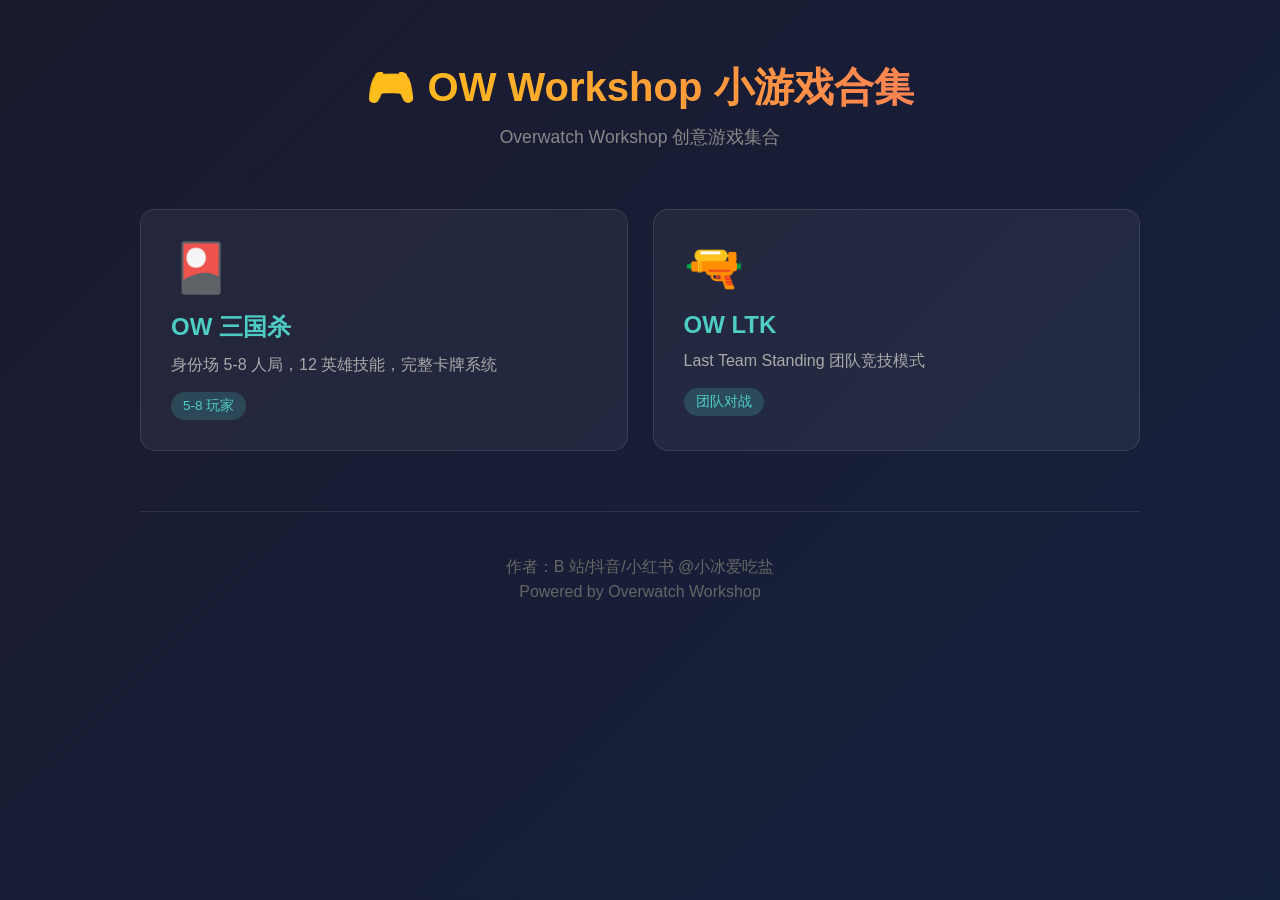
==== index.html @ 99a64922 "Add OW Workshop games collection website - index.html: Main landing page with game cards - css/style" ====
<!DOCTYPE html>
<html lang="zh-CN">
<head>
    <meta charset="UTF-8">
    <meta name="viewport" content="width=device-width, initial-scale=1.0">
    <title>OW Workshop 小游戏合集</title>
    <link rel="stylesheet" href="css/style.css">
</head>
<body>
    <div class="container">
        <header>
            <h1>🎮 OW Workshop 小游戏合集</h1>
            <p class="subtitle">Overwatch Workshop 创意游戏集合</p>
        </header>

        <main>
            <div class="games-grid">
                <a href="sswd/index.html" class="game-card">
                    <div class="game-icon">🎴</div>
                    <h2>OW 三国杀</h2>
                    <p class="game-description">身份场 5-8 人局，12 英雄技能，完整卡牌系统</p>
                    <span class="game-tech">5-8 玩家</span>
                </a>

                <a href="ltk/index.html" class="game-card">
                    <div class="game-icon">🔫</div>
                    <h2>OW LTK</h2>
                    <p class="game-description">Last Team Standing 团队竞技模式</p>
                    <span class="game-tech">团队对战</span>
                </a>
            </div>
        </main>

        <footer>
            <p>作者：B 站/抖音/小红书 @小冰爱吃盐</p>
            <p>Powered by Overwatch Workshop</p>
        </footer>
    </div>
</body>
</html>
---- css/style.css ----
* {
    margin: 0;
    padding: 0;
    box-sizing: border-box;
}

body {
    font-family: 'Microsoft YaHei', 'Segoe UI', sans-serif;
    background: linear-gradient(135deg, #1a1a2e 0%, #16213e 100%);
    color: #fff;
    min-height: 100vh;
    padding: 20px;
}

.container {
    max-width: 1000px;
    margin: 0 auto;
}

header {
    text-align: center;
    padding: 40px 0;
}

header h1 {
    font-size: 2.5em;
    margin-bottom: 10px;
    background: linear-gradient(90deg, #ffd700, #ff6b6b);
    -webkit-background-clip: text;
    -webkit-text-fill-color: transparent;
    background-clip: text;
}

.subtitle {
    color: #888;
    font-size: 1.1em;
}

.games-grid {
    display: grid;
    grid-template-columns: repeat(auto-fit, minmax(300px, 1fr));
    gap: 25px;
    padding: 20px 0;
}

.game-card {
    background: rgba(255, 255, 255, 0.05);
    border-radius: 15px;
    padding: 30px;
    text-decoration: none;
    color: #fff;
    border: 1px solid rgba(255, 255, 255, 0.1);
    transition: all 0.3s ease;
    display: block;
}

.game-card:hover {
    transform: translateY(-5px);
    background: rgba(255, 255, 255, 0.08);
    border-color: #4ecdc4;
    box-shadow: 0 10px 30px rgba(78, 205, 196, 0.2);
}

.game-icon {
    font-size: 3em;
    margin-bottom: 15px;
}

.game-card h2 {
    font-size: 1.5em;
    margin-bottom: 10px;
    color: #4ecdc4;
}

.game-description {
    color: #aaa;
    margin-bottom: 15px;
    line-height: 1.5;
}

.game-tech {
    display: inline-block;
    background: rgba(78, 205, 196, 0.2);
    color: #4ecdc4;
    padding: 5px 12px;
    border-radius: 20px;
    font-size: 0.85em;
}

footer {
    text-align: center;
    padding: 40px 0;
    margin-top: 40px;
    border-top: 1px solid rgba(255, 255, 255, 0.1);
    color: #666;
}

footer p {
    margin: 5px 0;
}
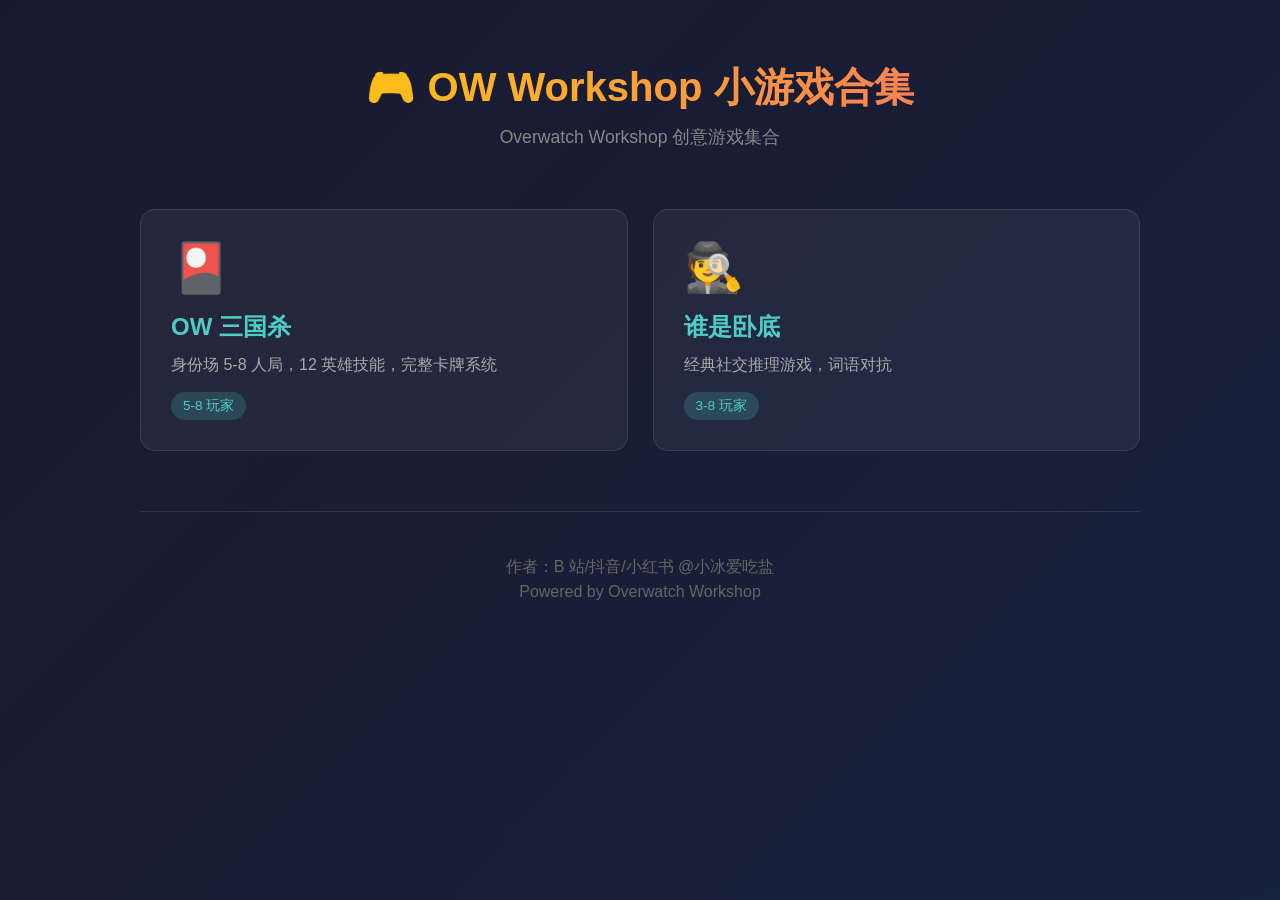
==== commit bbab8514: "Restructure folders: sswd -> sgs, ltk -> wdsd - Rename sswd/ to sgs/ (Sanguosha/Three Kingdoms Kill)" ====
--- a/index.html
+++ b/index.html
@@ -15,18 +15,18 @@
 
         <main>
             <div class="games-grid">
-                <a href="sswd/index.html" class="game-card">
+                <a href="sgs/index.html" class="game-card">
                     <div class="game-icon">🎴</div>
                     <h2>OW 三国杀</h2>
                     <p class="game-description">身份场 5-8 人局，12 英雄技能，完整卡牌系统</p>
                     <span class="game-tech">5-8 玩家</span>
                 </a>
 
-                <a href="ltk/index.html" class="game-card">
-                    <div class="game-icon">🔫</div>
-                    <h2>OW LTK</h2>
-                    <p class="game-description">Last Team Standing 团队竞技模式</p>
-                    <span class="game-tech">团队对战</span>
+                <a href="wdsd/index.html" class="game-card">
+                    <div class="game-icon">🕵️</div>
+                    <h2>谁是卧底</h2>
+                    <p class="game-description">经典社交推理游戏，词语对抗</p>
+                    <span class="game-tech">3-8 玩家</span>
                 </a>
             </div>
         </main>
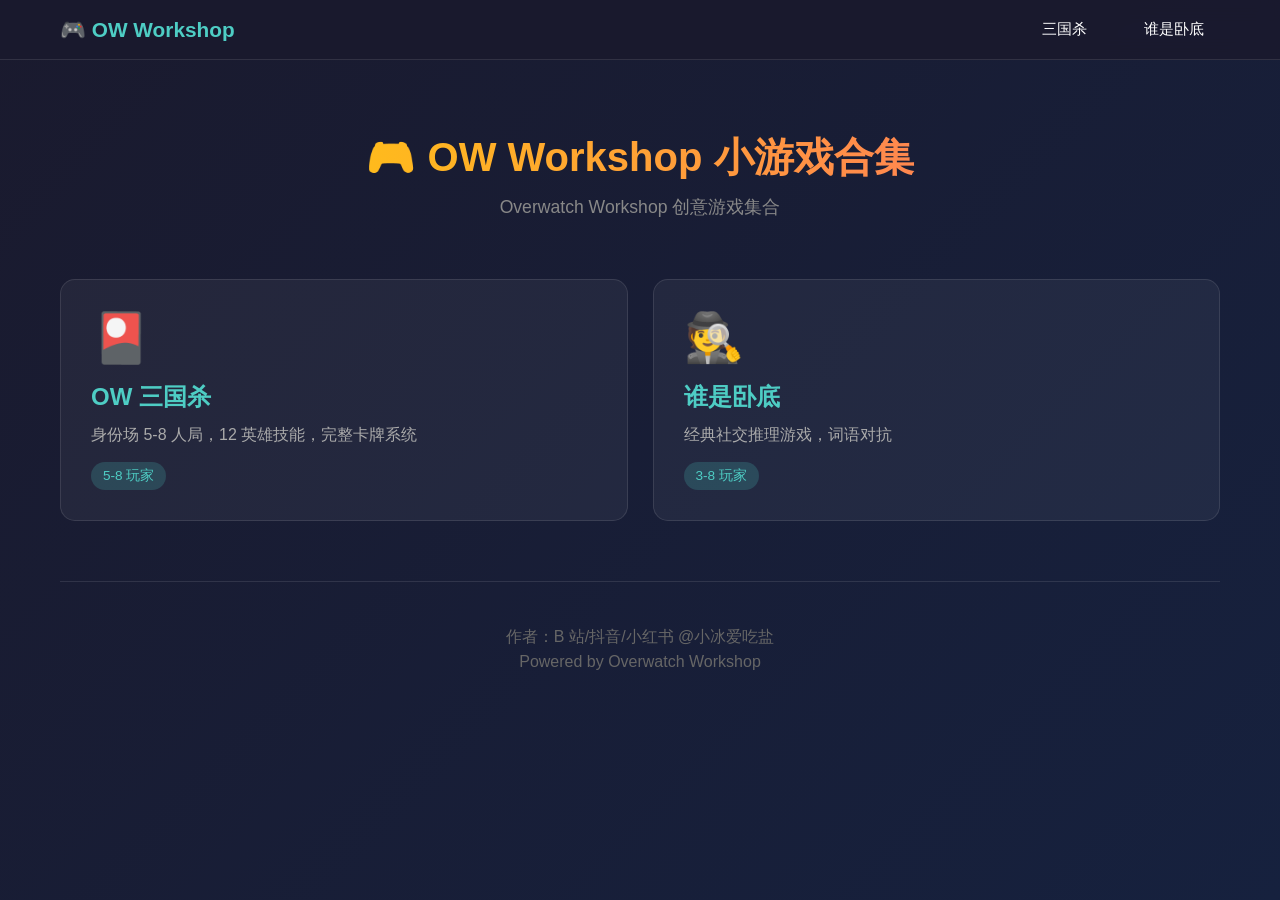
==== commit aefeb80f: "Add top navigation bar to all pages - Add navbar component with links to all games - Update sync.sh " ====
--- a/index.html
+++ b/index.html
@@ -5,8 +5,25 @@
     <meta name="viewport" content="width=device-width, initial-scale=1.0">
     <title>OW Workshop 小游戏合集</title>
     <link rel="stylesheet" href="css/style.css">
+    <!-- Google tag (gtag.js) -->
+    <script async src="https://www.googletagmanager.com/gtag/js?id=G-PYGMRV8SZ9"></script>
+    <script>
+      window.dataLayer = window.dataLayer || [];
+      function gtag(){dataLayer.push(arguments);}
+      gtag('js', new Date());
+      gtag('config', 'G-PYGMRV8SZ9');
+    </script>
 </head>
 <body>
+    <nav class="navbar">
+        <div class="navbar-content">
+            <a href="index.html" class="navbar-brand">🎮 OW Workshop</a>
+            <div class="navbar-links">
+                <a href="sgs/index.html">三国杀</a>
+                <a href="sswd/index.html">谁是卧底</a>
+            </div>
+        </div>
+    </nav>
     <div class="container">
         <header>
             <h1>🎮 OW Workshop 小游戏合集</h1>
@@ -22,7 +39,7 @@
                     <span class="game-tech">5-8 玩家</span>
                 </a>
 
-                <a href="wdsd/index.html" class="game-card">
+                <a href="sswd/index.html" class="game-card">
                     <div class="game-icon">🕵️</div>
                     <h2>谁是卧底</h2>
                     <p class="game-description">经典社交推理游戏，词语对抗</p>
--- a/css/style.css
+++ b/css/style.css
@@ -9,12 +9,77 @@
     background: linear-gradient(135deg, #1a1a2e 0%, #16213e 100%);
     color: #fff;
     min-height: 100vh;
-    padding: 20px;
+    padding-top: 70px;
+}
+
+/* Top Navigation Bar */
+.navbar {
+    position: fixed;
+    top: 0;
+    left: 0;
+    right: 0;
+    height: 60px;
+    background: rgba(26, 26, 46, 0.95);
+    backdrop-filter: blur(10px);
+    border-bottom: 1px solid rgba(255, 255, 255, 0.1);
+    z-index: 1000;
+    display: flex;
+    align-items: center;
+    justify-content: center;
+}
+
+.navbar-content {
+    display: flex;
+    align-items: center;
+    justify-content: space-between;
+    width: 100%;
+    max-width: 1200px;
+    padding: 0 20px;
+}
+
+.navbar-brand {
+    font-size: 1.3em;
+    font-weight: bold;
+    color: #4ecdc4;
+    text-decoration: none;
+    display: flex;
+    align-items: center;
+    gap: 8px;
+}
+
+.navbar-brand:hover {
+    color: #ffd700;
+}
+
+.navbar-links {
+    display: flex;
+    align-items: center;
+    gap: 25px;
+}
+
+.navbar-links a {
+    color: #fff;
+    text-decoration: none;
+    font-size: 0.95em;
+    padding: 8px 16px;
+    border-radius: 8px;
+    transition: all 0.3s ease;
+}
+
+.navbar-links a:hover {
+    background: rgba(78, 205, 196, 0.2);
+    color: #4ecdc4;
+}
+
+.navbar-links a.active {
+    background: rgba(78, 205, 196, 0.3);
+    color: #4ecdc4;
 }
 
 .container {
-    max-width: 1000px;
+    max-width: 1200px;
     margin: 0 auto;
+    padding: 20px;
 }
 
 header {
@@ -98,3 +163,23 @@
 footer p {
     margin: 5px 0;
 }
+
+/* Responsive */
+@media (max-width: 768px) {
+    .navbar-content {
+        padding: 0 15px;
+    }
+
+    .navbar-links {
+        gap: 10px;
+    }
+
+    .navbar-links a {
+        padding: 6px 12px;
+        font-size: 0.9em;
+    }
+
+    body {
+        padding-top: 60px;
+    }
+}
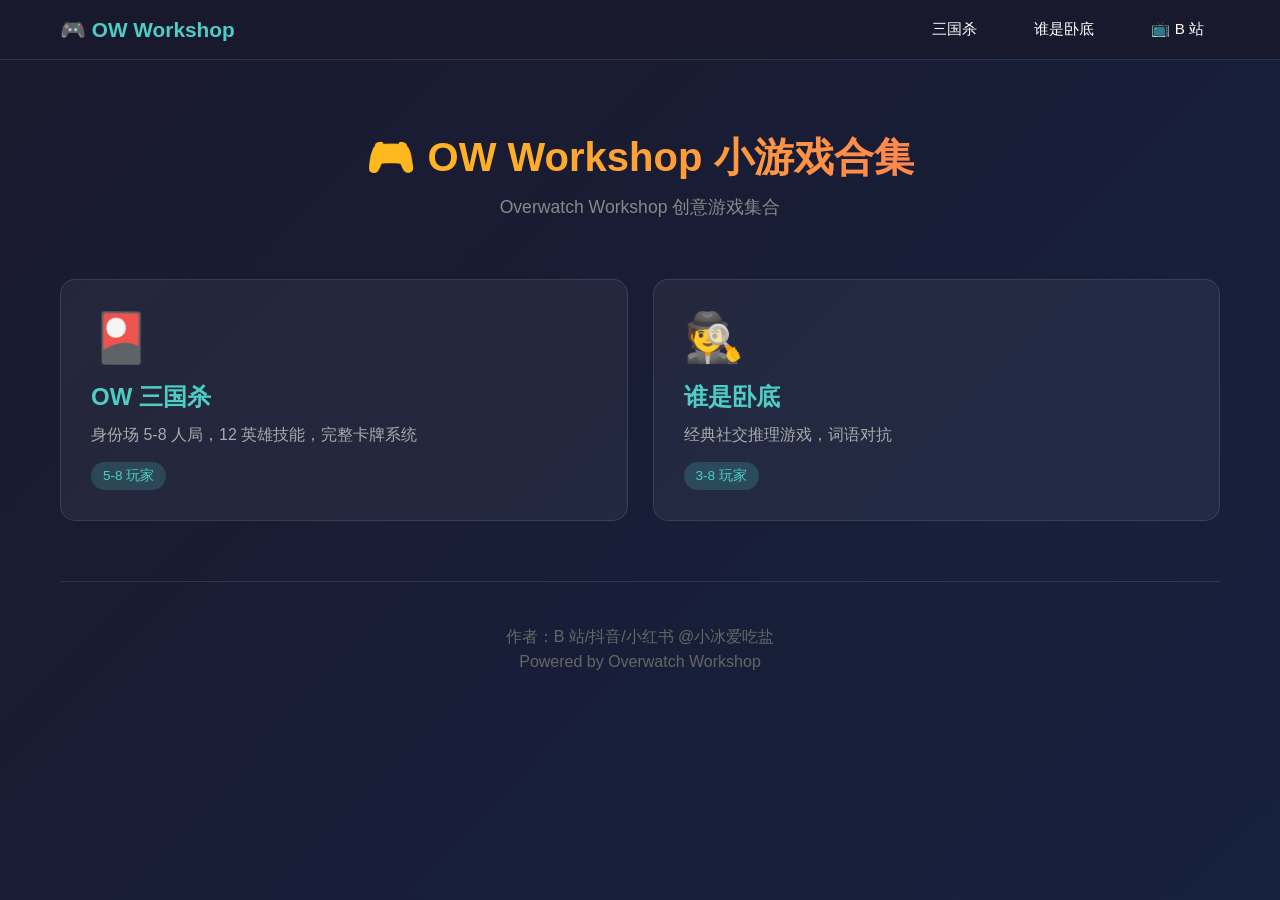
==== commit c3d03b96: "Add Bilibili link to navbar" ====
--- a/index.html
+++ b/index.html
@@ -21,6 +21,7 @@
             <div class="navbar-links">
                 <a href="sgs/index.html">三国杀</a>
                 <a href="sswd/index.html">谁是卧底</a>
+                <a href="https://space.bilibili.com/23511429" target="_blank">📺 B 站</a>
             </div>
         </div>
     </nav>
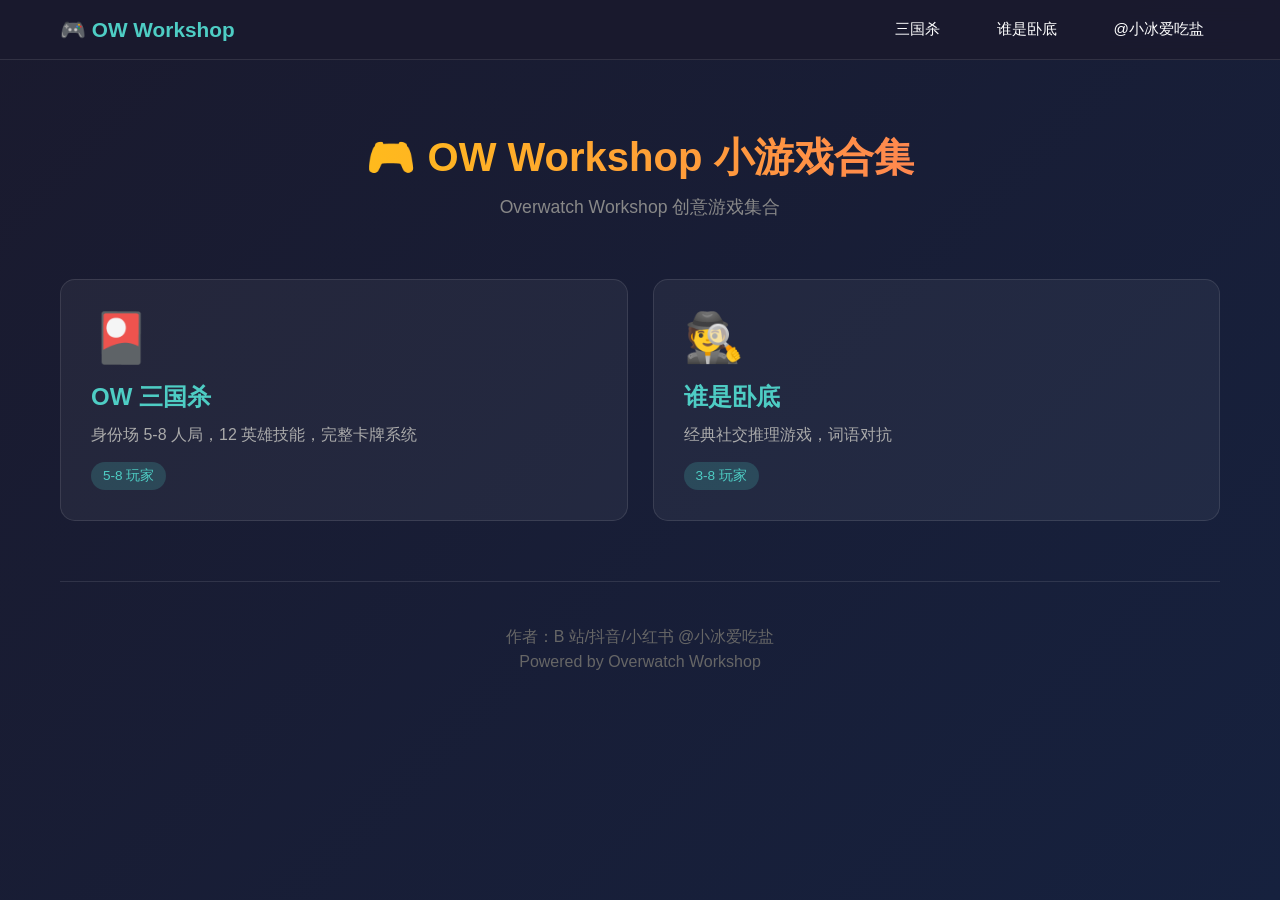
==== commit 96ac489c: "Rename Bilibili link to @小冰爱吃盐" ====
--- a/index.html
+++ b/index.html
@@ -21,7 +21,7 @@
             <div class="navbar-links">
                 <a href="sgs/index.html">三国杀</a>
                 <a href="sswd/index.html">谁是卧底</a>
-                <a href="https://space.bilibili.com/23511429" target="_blank">📺 B 站</a>
+                <a href="https://space.bilibili.com/23511429" target="_blank">@小冰爱吃盐</a>
             </div>
         </div>
     </nav>
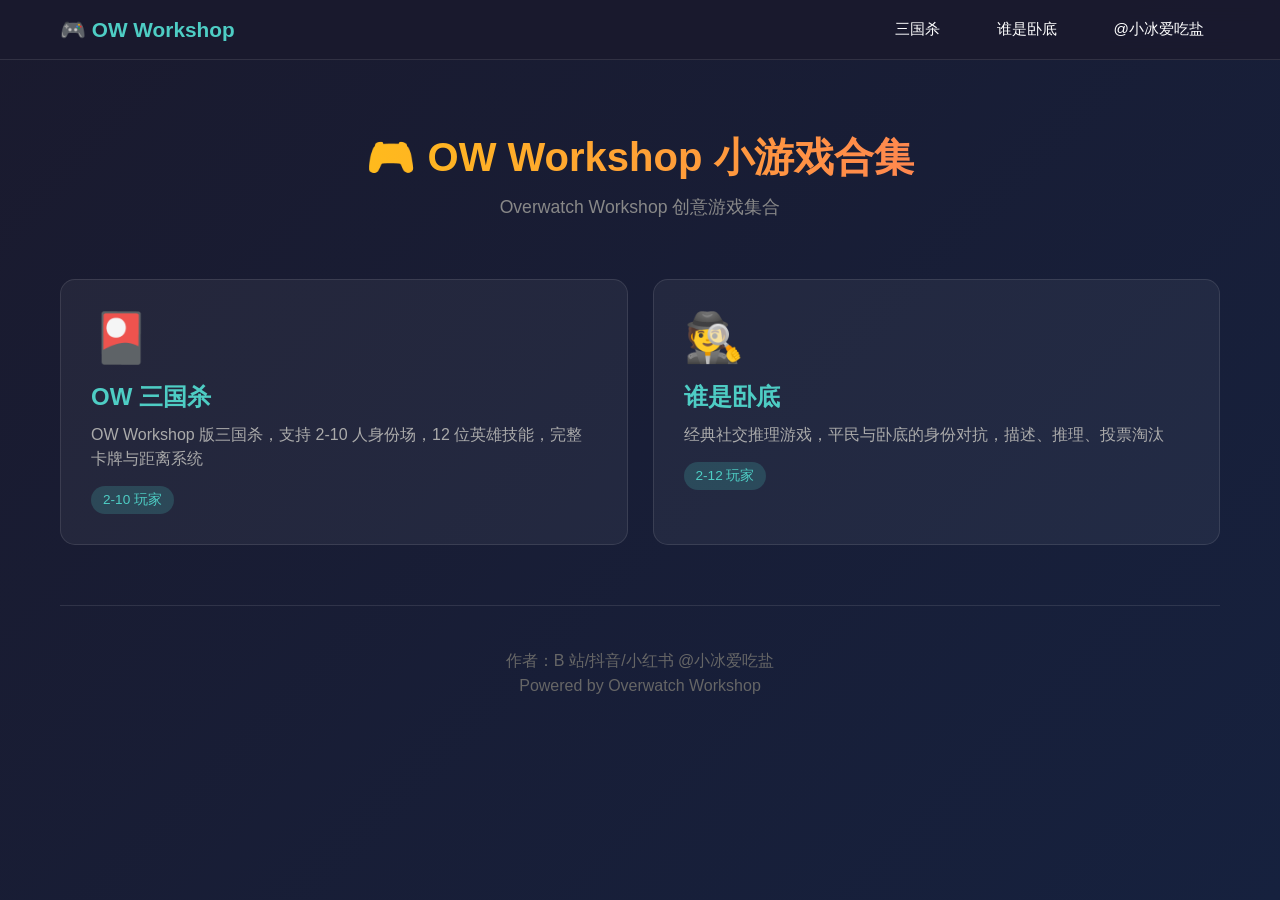
==== commit 7f30d44c: "更新主页游戏描述" ====
--- a/index.html
+++ b/index.html
@@ -36,15 +36,15 @@
                 <a href="sgs/index.html" class="game-card">
                     <div class="game-icon">🎴</div>
                     <h2>OW 三国杀</h2>
-                    <p class="game-description">身份场 5-8 人局，12 英雄技能，完整卡牌系统</p>
-                    <span class="game-tech">5-8 玩家</span>
+                    <p class="game-description">OW Workshop 版三国杀，支持 2-10 人身份场，12 位英雄技能，完整卡牌与距离系统</p>
+                    <span class="game-tech">2-10 玩家</span>
                 </a>
 
                 <a href="sswd/index.html" class="game-card">
                     <div class="game-icon">🕵️</div>
                     <h2>谁是卧底</h2>
-                    <p class="game-description">经典社交推理游戏，词语对抗</p>
-                    <span class="game-tech">3-8 玩家</span>
+                    <p class="game-description">经典社交推理游戏，平民与卧底的身份对抗，描述、推理、投票淘汰</p>
+                    <span class="game-tech">2-12 玩家</span>
                 </a>
             </div>
         </main>
